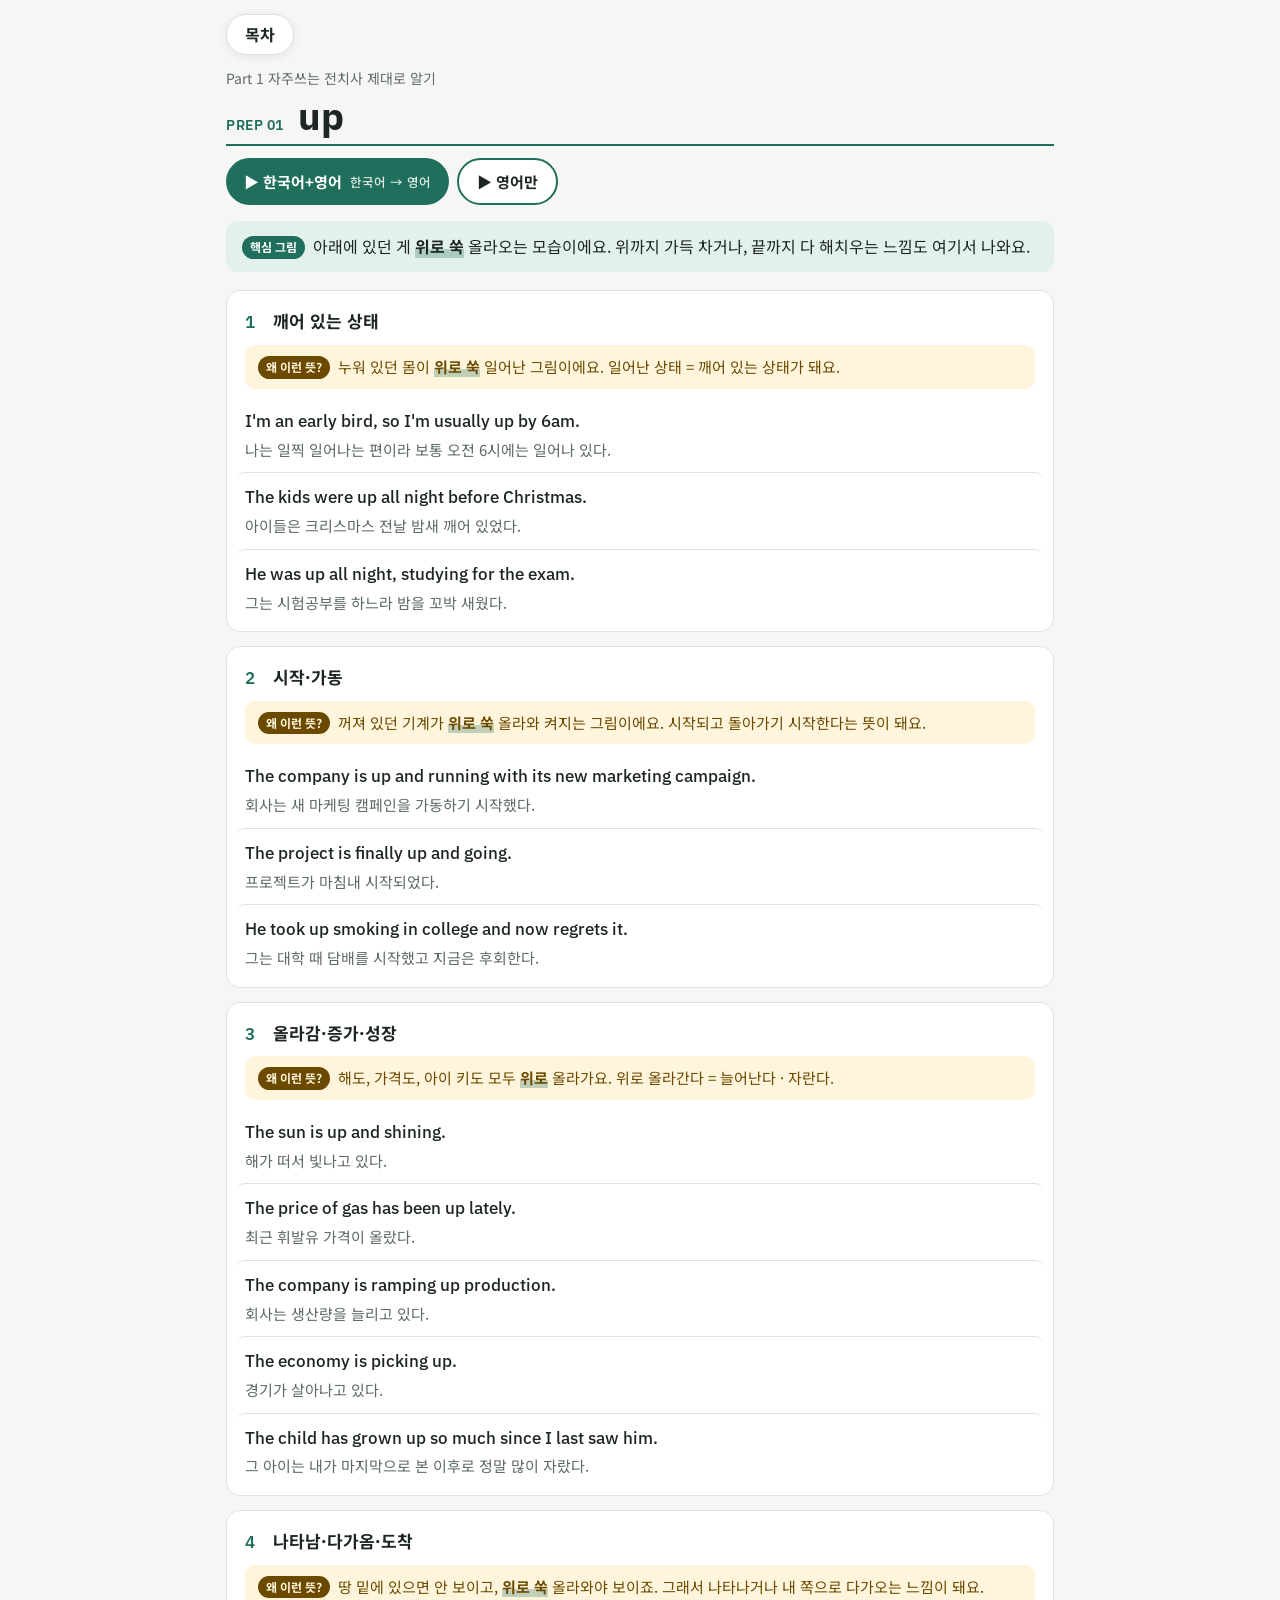
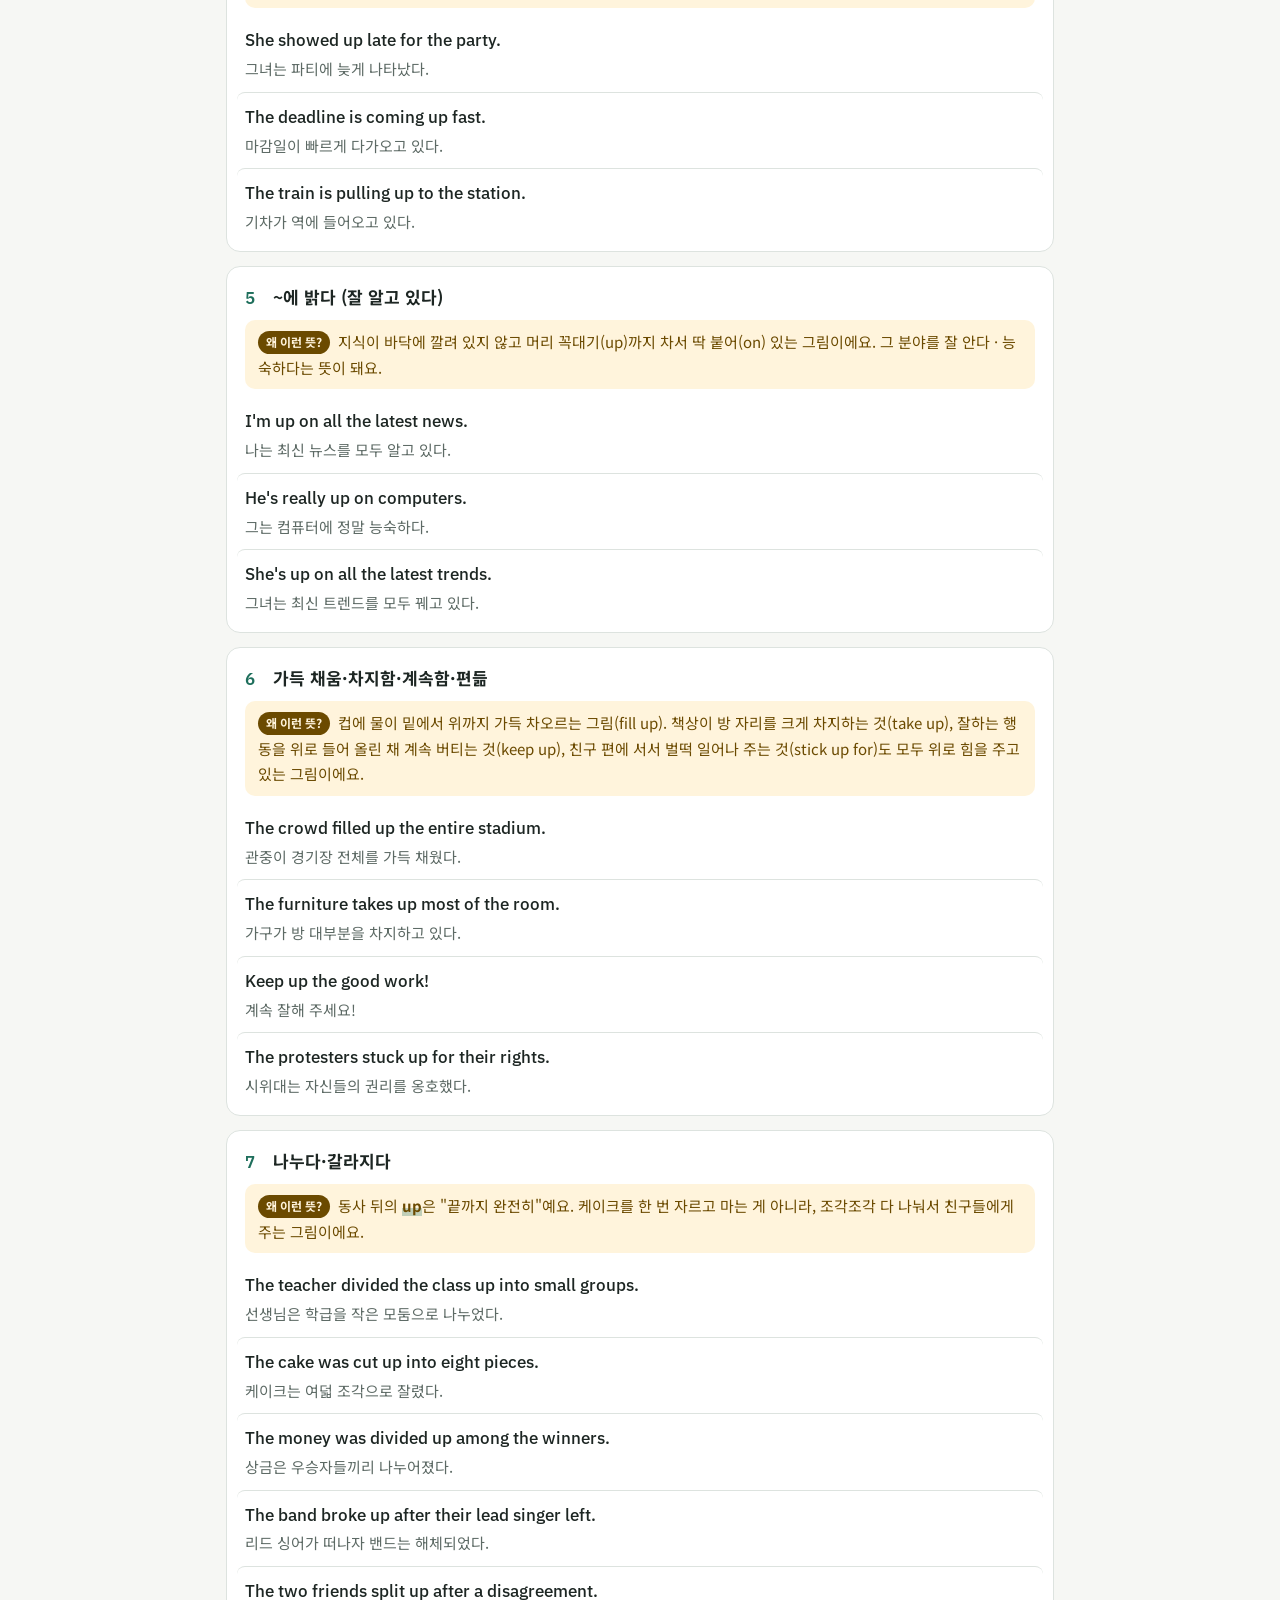
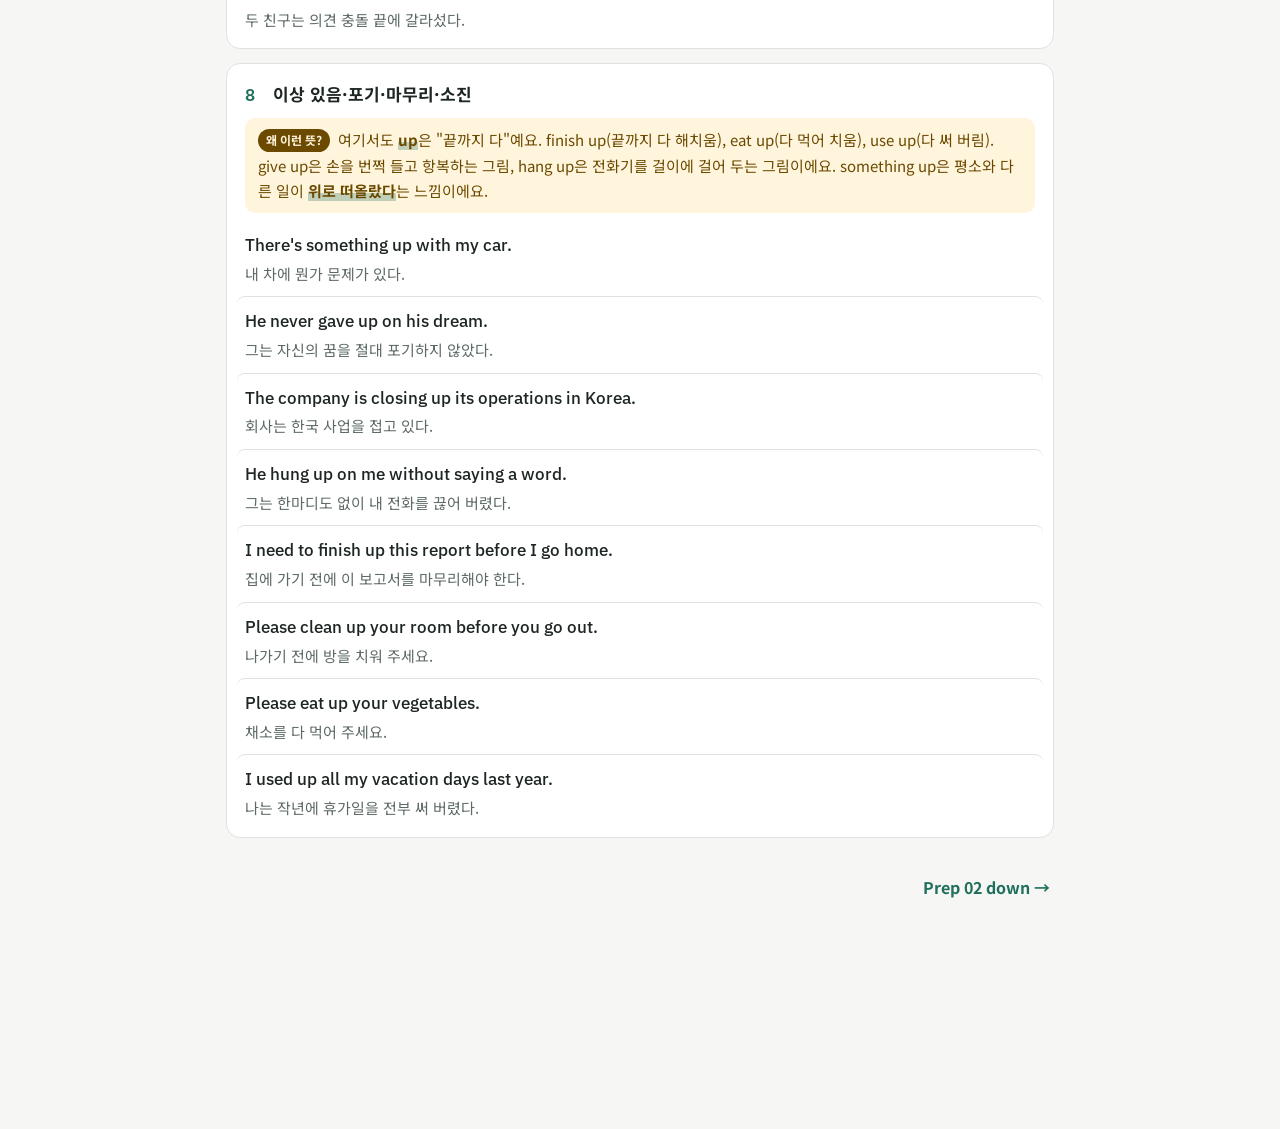
==== index.html @ 436af2f1 "ㅇㅇ" ====
<!DOCTYPE html>
<html lang="ko">
<head>
<meta charset="utf-8">
<meta name="viewport" content="width=device-width, initial-scale=1, viewport-fit=cover">
<meta name="theme-color" content="#1f6f5c">
<link rel="manifest" href="manifest.json">
<link rel="apple-touch-icon" href="icon-192.png">
<title>영어 그림 풀이</title>
<link rel="preconnect" href="https://fonts.googleapis.com">
<link href="https://fonts.googleapis.com/css2?family=IBM+Plex+Sans:wght@400;500;600&family=Noto+Sans+KR:wght@400;500;700&display=swap" rel="stylesheet">
<link rel="stylesheet" href="style.css">
</head>
<body>
<div class="wrap">
  <button id="tocBtn" class="toc-btn" aria-expanded="false" aria-controls="toc">목차</button>
  <main id="content" tabindex="-1"></main>
</div>

<div id="tocBack" class="toc-back" hidden></div>
<nav id="toc" class="toc" aria-label="목차" hidden></nav>

<div id="player" class="player" hidden>
  <div class="p-top">
    <a id="pTitle" class="p-title" href="#">-</a>
    <span id="pCount" class="p-count">0 / 0</span>
  </div>
  <div id="pText" class="p-text">-</div>
  <div class="p-row">
    <div class="p-grp">
      <button id="bPrev" class="icon" aria-label="이전 문장" title="이전 문장">⏮</button>
      <button id="bPlay" class="icon big" aria-label="재생" title="재생 / 일시정지">▶</button>
      <button id="bNext" class="icon" aria-label="다음 문장" title="다음 문장 (마지막이면 다음 페이지)">⏭</button>
    </div>
    <div class="p-grp">
      <button id="bFull" class="chip" title="전체 화면">⛶ 전체 화면</button>
      <button id="bMore" class="chip" aria-expanded="true" title="반복·속도 등 설정">설정 ▾</button>
    </div>
  </div>
  <div id="pMore" class="p-row p-more">
    <div class="p-grp" role="group" aria-label="반복">
      <span class="lab">반복</span>
      <button id="rMinus" class="icon sm" aria-label="반복 횟수 줄이기">−</button>
      <span id="rVal" class="rval">100회</span>
      <button id="rPlus" class="icon sm" aria-label="반복 횟수 늘리기">+</button>
      <button id="rInf" class="chip" aria-pressed="false" title="무한 반복">∞</button>
    </div>
    <div class="p-grp" role="group" aria-label="속도">
      <button class="chip speed" data-rate="0.75" aria-pressed="false">느리게</button>
      <button class="chip speed" data-rate="1" aria-pressed="true">보통</button>
      <button class="chip speed" data-rate="1.3" aria-pressed="false">빠르게</button>
    </div>
    <div class="p-grp">
      <button id="bAuto" class="chip" aria-pressed="true" title="마지막 문장 다음에 다음 페이지로 넘어가요">다음 페이지 자동</button>
      <button id="bLoop" class="chip" aria-pressed="false" title="끝까지 들으면 처음부터 다시">전체 반복</button>
      <button id="bSleep" class="chip" title="누를 때마다 15 · 30 · 60 · 90분 · 끔">⏲ 타이머 끔</button>
      <button id="bRestart" class="chip" title="처음 문장부터">처음부터</button>
      <button id="bClose" class="chip" title="플레이어 닫기">닫기</button>
    </div>
  </div>
</div>

<div id="fs" class="fs" hidden>
  <div class="fs-meta"><span id="fsMeta"></span><span id="fsHint">두 번 탭(클릭)하면 닫혀요</span></div>
  <div class="fs-body">
    <div id="fsEn" class="fs-en"></div>
    <div id="fsKo" class="fs-ko"></div>
  </div>
  <div class="fs-ctrl">
    <button id="fPrev" class="icon" aria-label="이전 문장">⏮</button>
    <button id="fPlay" class="icon big" aria-label="재생">▶</button>
    <button id="fNext" class="icon" aria-label="다음 문장">⏭</button>
  </div>
</div>

<div id="toast" class="toast" role="status" aria-live="polite" hidden></div>

<script src="data.js"></script>
<script src="app.js"></script>
</body>
</html>
---- style.css ----
/* layout idea: sticky index on the left, one calm column of picture-first cards on the right, player docked at the bottom */
:root {
  --bg: #f6f7f4; --card: #ffffff; --ink: #1d2623; --muted: #5d6a65; --line: #dde3df;
  --accent: #1f6f5c; --accent-ink: #ffffff; --accent-soft: #e3f1ec;
  --warm: #fff4dc; --warm-ink: #6b4a00; --play: #fff3a8;
  --font-ko: "Noto Sans KR", "Apple SD Gothic Neo", "Malgun Gothic", sans-serif;
  --font-en: "IBM Plex Sans", "Helvetica Neue", Arial, sans-serif;
  color-scheme: light;
}
@media (prefers-color-scheme: dark) {
  :root:not([data-theme="light"]) {
    --bg: #131a18; --card: #1b2421; --ink: #e8efec; --muted: #9db0a9; --line: #2c3a36;
    --accent: #6fcfb3; --accent-ink: #0d1613; --accent-soft: #1d3a32; --warm: #3a3118; --warm-ink: #f1d58a; --play: #4a4310;
    color-scheme: dark;
  }
}
* { box-sizing: border-box; }
html { scroll-behavior: smooth; scroll-padding-top: 16px; }
body { margin: 0; background: var(--bg); color: var(--ink); font-family: var(--font-ko); line-height: 1.7; font-size: 16px; }
button { font: inherit; color: inherit; cursor: pointer; }
button:focus-visible, a:focus-visible { outline: 3px solid var(--accent); outline-offset: 2px; }

.wrap { max-width: 860px; margin: 0 auto; padding: 14px 16px 220px; }
.toc-btn { position: sticky; top: 10px; z-index: 15; display: inline-block; margin-bottom: 12px; border: 1px solid var(--line); background: var(--card); border-radius: 999px; padding: 6px 18px; font-weight: 700; box-shadow: 0 2px 8px rgba(0,0,0,.08); }
.toc-back { position: fixed; inset: 0; z-index: 40; background: rgba(0,0,0,.35); }
.toc-back[hidden], .toc[hidden] { display: none; }
.toc { position: fixed; left: 0; top: 0; bottom: 0; z-index: 41; width: min(280px, 85vw); overflow-y: auto; display: flex; flex-direction: column; gap: 2px; padding: 16px 12px calc(16px + env(safe-area-inset-bottom)); background: var(--card); border-right: 1px solid var(--line); box-shadow: 6px 0 24px rgba(0,0,0,.18); }
.toc-close { position: sticky; top: -16px; z-index: 2; margin: -16px -12px 10px; padding: 12px 16px; text-align: left; font-weight: 700; border: 0; border-bottom: 1px solid var(--line); background: var(--card); color: var(--ink); }
.toc-close:hover { background: var(--accent-soft); }
.toc .tp { margin: 12px 0 4px; font-weight: 700; font-size: 14px; background: var(--accent-soft); border-radius: 8px; padding: 5px 10px; }
.toc .tp:first-child { margin-top: 0; }
.toc a { color: var(--muted); text-decoration: none; padding: 5px 10px; border-radius: 8px; font-size: 14px; font-family: var(--font-en); display: block; }
.toc a small { display: block; margin-left: 24px; font-family: var(--font-ko); font-size: 12px; opacity: .85; line-height: 1.35; }
.toc a b { display: inline-block; width: 24px; color: var(--accent); font-weight: 600; }
.toc a:hover { background: var(--accent-soft); color: var(--ink); }
.toc a.on { background: var(--accent); color: var(--accent-ink); }
.toc a.on b { color: var(--accent-ink); }
.toc a .dot { display: inline-block; width: 6px; height: 6px; border-radius: 50%; background: var(--accent); margin-left: 6px; vertical-align: middle; }

main { min-width: 0; outline: none; }
.resume { display: flex; flex-wrap: wrap; gap: 8px; align-items: center; background: var(--card); border: 1px solid var(--line); border-radius: 12px; padding: 10px 14px; margin-bottom: 18px; font-size: 15px; }
.resume b { color: var(--accent); }

.ph { display: flex; align-items: baseline; gap: 14px; border-bottom: 2px solid var(--accent); padding-bottom: 6px; margin-bottom: 12px; flex-wrap: wrap; }
.no { font-family: var(--font-en); font-weight: 600; color: var(--accent); font-size: 14px; letter-spacing: .04em; text-transform: uppercase; }
h1 { font-family: var(--font-en); font-size: 38px; line-height: 1.1; margin: 0; }
.partname { color: var(--muted); font-size: 14px; margin: 0 0 4px; }
.subtitle { font-size: 18px; font-weight: 700; margin: 0 0 12px; text-wrap: balance; }

.audiobar { display: flex; flex-wrap: wrap; gap: 8px; margin: 0 0 16px; }
.abtn { display: inline-flex; align-items: center; gap: 8px; background: var(--accent); color: var(--accent-ink); border: 0; border-radius: 999px; padding: 9px 18px; font-weight: 700; font-size: 15px; }
.abtn.alt { background: var(--card); color: var(--ink); border: 2px solid var(--accent); }
.abtn small { font-weight: 500; opacity: .85; }

.tag { display: inline-block; font-size: 12px; font-weight: 700; padding: 1px 8px; border-radius: 999px; margin-right: 8px; background: var(--accent); color: var(--accent-ink); vertical-align: 1px; }
.core { background: var(--accent-soft); border-radius: 12px; padding: 12px 16px; margin: 0 0 18px; }
.grp { background: var(--card); border: 1px solid var(--line); border-radius: 14px; padding: 16px 18px 6px; margin-bottom: 14px; }
h3 { font-size: 17px; margin: 0 0 8px; display: flex; gap: 10px; align-items: baseline; text-wrap: balance; }
.gn { font-family: var(--font-en); color: var(--accent); font-weight: 600; min-width: 18px; }
.why { background: var(--warm); color: var(--warm-ink); border-radius: 10px; padding: 9px 13px; margin: 0 0 8px; font-size: 15px; }
.why .tag { background: var(--warm-ink); color: var(--warm); }
em { font-style: normal; font-weight: 700; background: linear-gradient(transparent 62%, color-mix(in srgb, var(--accent) 28%, transparent) 0); }
.ex { list-style: none; margin: 0; padding: 0; }
.ex li { padding: 10px 8px; margin: 0 -8px; border-top: 1px solid var(--line); display: flex; flex-direction: column; gap: 1px; border-radius: 8px; cursor: pointer; }
.ex li:first-child { border-top: 0; }
.ex li:hover { background: color-mix(in srgb, var(--accent) 8%, transparent); }
.ex li.playing { background: var(--play); border-color: transparent; }
.en { font-family: var(--font-en); font-weight: 500; font-size: 17px; }
.ko { color: var(--muted); font-size: 15px; }
.note { background: var(--card); border: 1px dashed var(--muted); border-radius: 10px; padding: 9px 14px; color: var(--muted); font-size: 14px; }
.pager { display: flex; justify-content: space-between; gap: 12px; margin-top: 28px; }
.pager a { color: var(--accent); text-decoration: none; font-weight: 700; padding: 8px 4px; }

/* player */
.player { position: fixed; left: 0; right: 0; bottom: 0; z-index: 20; background: var(--card); border-top: 2px solid var(--accent); box-shadow: 0 -6px 24px rgba(0,0,0,.12); padding: 10px 16px calc(10px + env(safe-area-inset-bottom)); }
.p-top { display: flex; justify-content: space-between; gap: 12px; align-items: baseline; max-width: 1080px; margin: 0 auto; }
.p-title { color: var(--accent); font-weight: 700; font-size: 14px; text-decoration: none; }
.p-count { color: var(--muted); font-size: 13px; font-variant-numeric: tabular-nums; }
.p-text { max-width: 1080px; margin: 0 auto 6px; font-family: var(--font-en); font-weight: 500; font-size: 16px; white-space: nowrap; overflow: hidden; text-overflow: ellipsis; }
.p-row { max-width: 1080px; margin: 0 auto; display: flex; flex-wrap: wrap; gap: 8px 18px; align-items: center; }
.p-grp { display: flex; gap: 6px; align-items: center; flex-wrap: wrap; }
.player.compact .p-more { display: none; }
.p-row.p-more { margin-top: 8px; }
.lab { font-size: 13px; color: var(--muted); }
.rval { min-width: 44px; text-align: center; font-variant-numeric: tabular-nums; font-weight: 700; }
.icon { width: 40px; height: 40px; border-radius: 50%; border: 1px solid var(--line); background: var(--bg); font-size: 18px; line-height: 1; display: inline-grid; place-items: center; }
.icon.big { width: 52px; height: 52px; background: var(--accent); color: var(--accent-ink); border: 0; font-size: 22px; }
.icon.sm { width: 32px; height: 32px; font-size: 18px; }
.chip { border: 1px solid var(--line); background: var(--bg); border-radius: 999px; padding: 5px 12px; font-size: 14px; }
.chip[aria-pressed="true"] { background: var(--accent); color: var(--accent-ink); border-color: var(--accent); font-weight: 700; }

/* fullscreen reading mode */
.fs { position: fixed; inset: 0; z-index: 50; background: #0f1513; color: #f1f6f4; display: flex; flex-direction: column; padding: calc(16px + env(safe-area-inset-top)) 20px calc(20px + env(safe-area-inset-bottom)); user-select: none; -webkit-user-select: none; }
.fs[hidden] { display: none; }
.fs-meta { display: flex; justify-content: space-between; gap: 12px; color: #9db0a9; font-size: 14px; font-variant-numeric: tabular-nums; }
.fs-body { flex: 1; display: flex; flex-direction: column; justify-content: center; align-items: center; text-align: center; gap: 22px; padding: 12px 4px; }
.fs-en { font-family: var(--font-en); font-weight: 600; font-size: clamp(28px, 6vw, 64px); line-height: 1.25; text-wrap: balance; }
.fs-ko { color: #b6c7c0; font-size: clamp(18px, 3.2vw, 30px); line-height: 1.5; text-wrap: balance; }
.fs-ctrl { display: flex; justify-content: center; gap: 28px; }
.fs .icon { background: #1d2a26; border-color: #2c3a36; color: #f1f6f4; width: 56px; height: 56px; font-size: 22px; }
.fs .icon.big { width: 72px; height: 72px; background: #6fcfb3; color: #0d1613; }

.toast { position: fixed; left: 50%; transform: translateX(-50%); width: max-content; bottom: 170px; z-index: 30; background: #1d2623; color: #fff; padding: 9px 16px; border-radius: 999px; font-size: 14px; display: flex; gap: 12px; align-items: center; max-width: 92vw; }
.toast[hidden] { display: none; }
.toast button { background: transparent; border: 1px solid #ffffff88; color: #fff; border-radius: 999px; padding: 2px 10px; font-size: 13px; }

@media (max-width: 760px) {
  .wrap { padding-bottom: 260px; }
  h1 { font-size: 30px; }
  .p-text { font-size: 15px; }
  .toast { bottom: 250px; }
}
@media (prefers-reduced-motion: reduce) { html { scroll-behavior: auto; } }

.offline { margin-top: 14px; padding: 10px; border-top: 1px solid var(--line); font-size: 13px; color: var(--muted); }
.offline button { margin-top: 6px; }
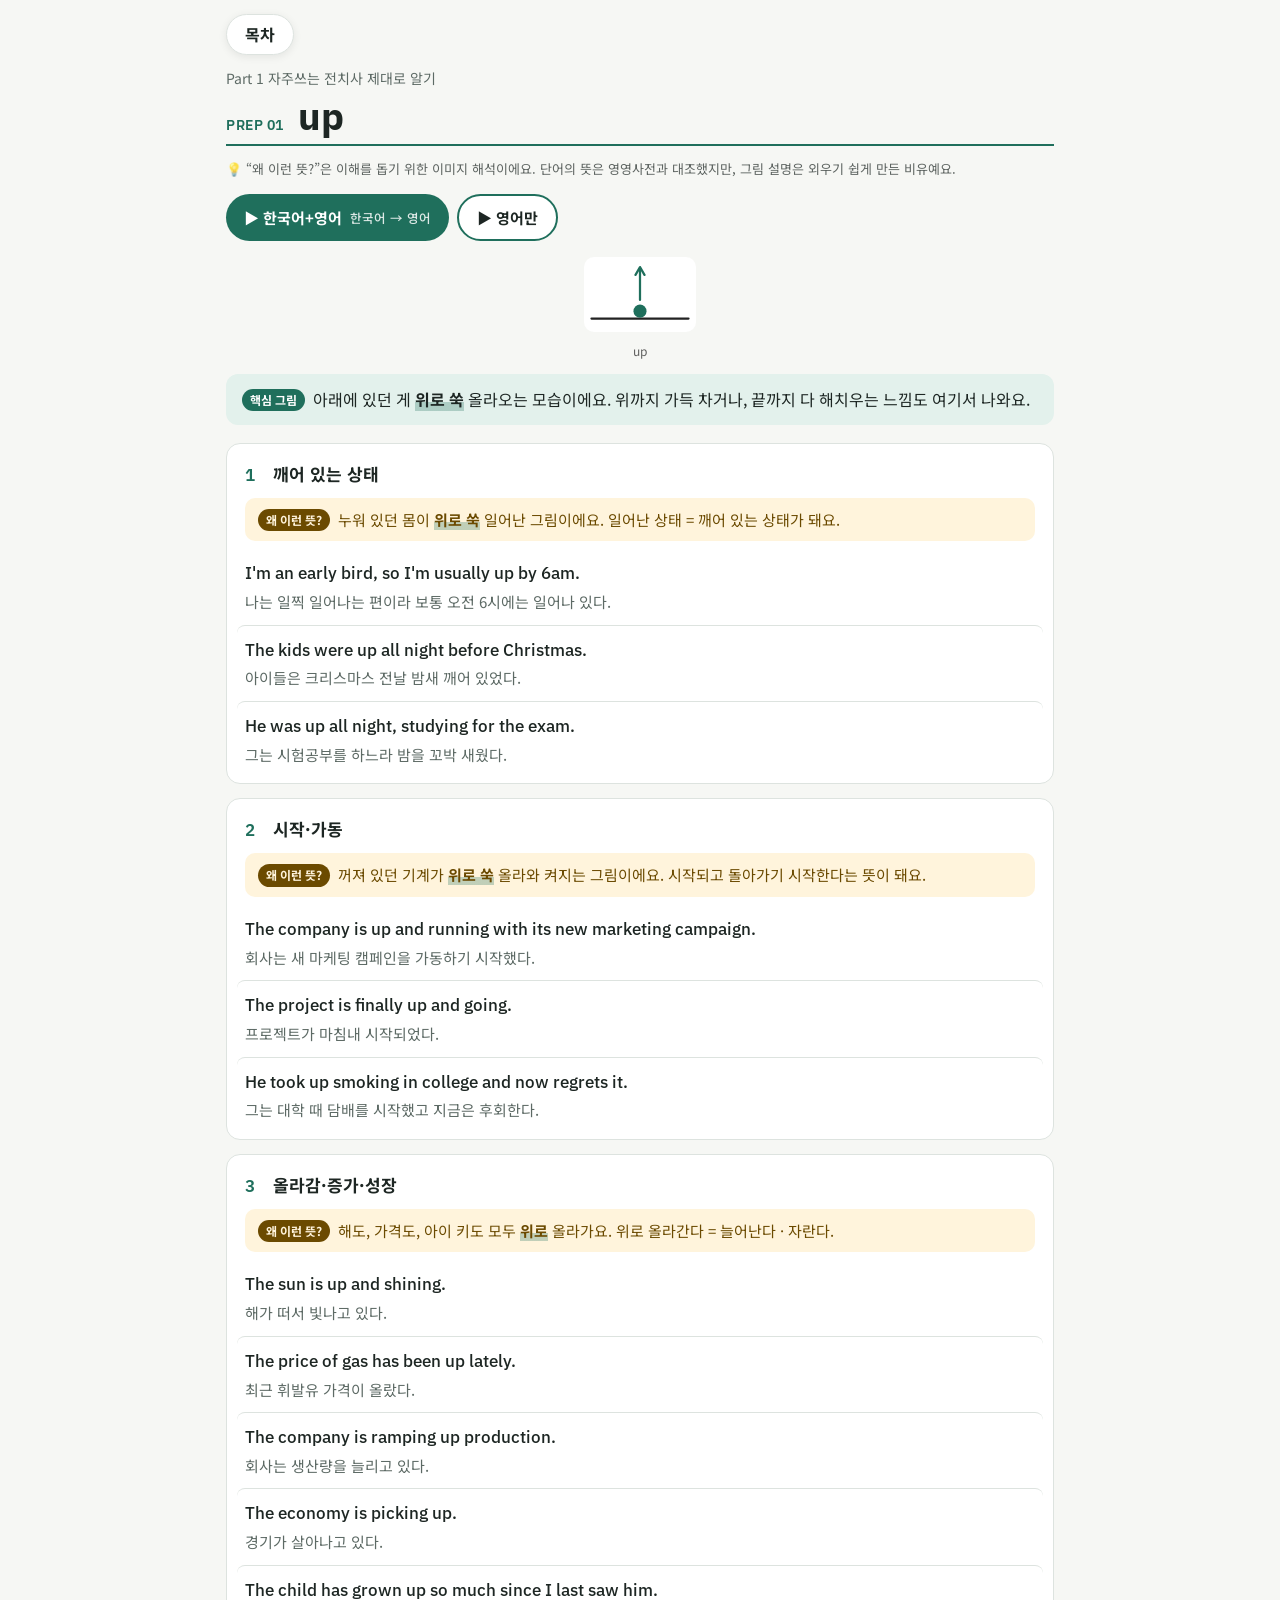
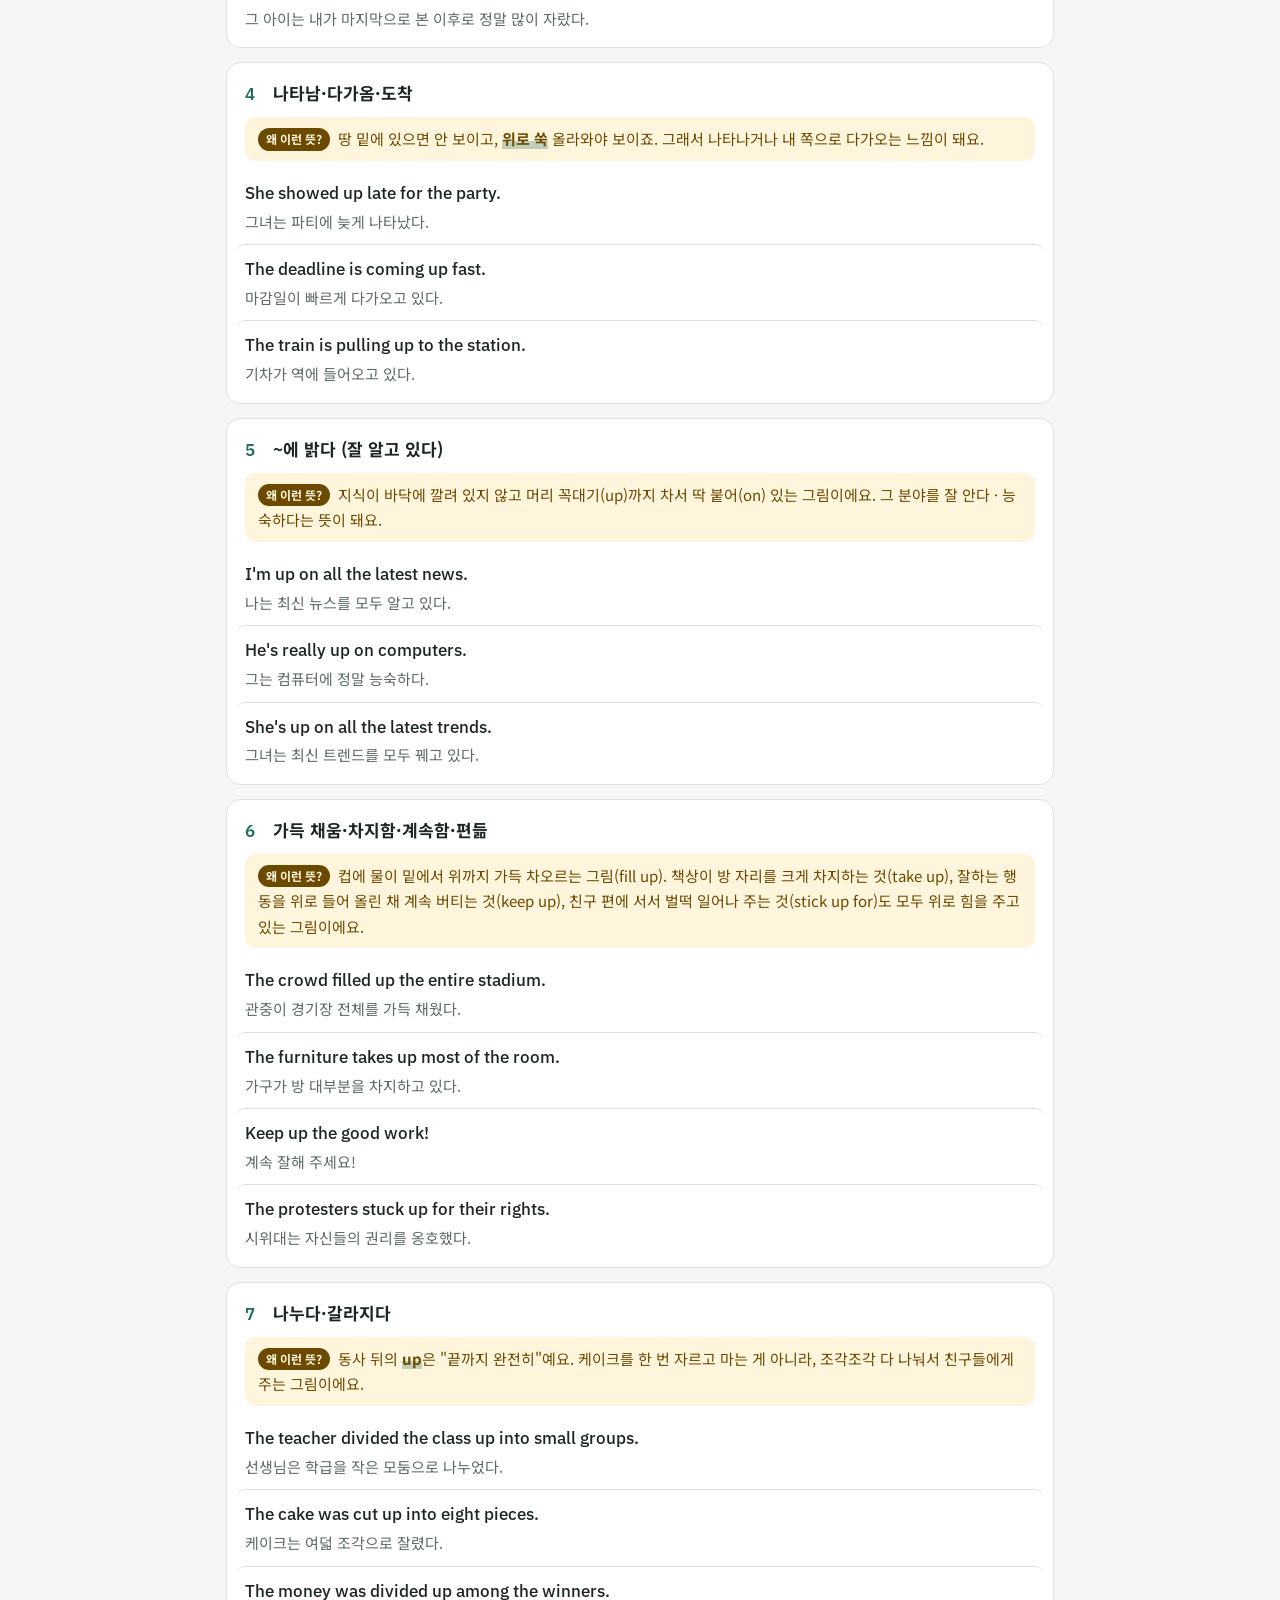
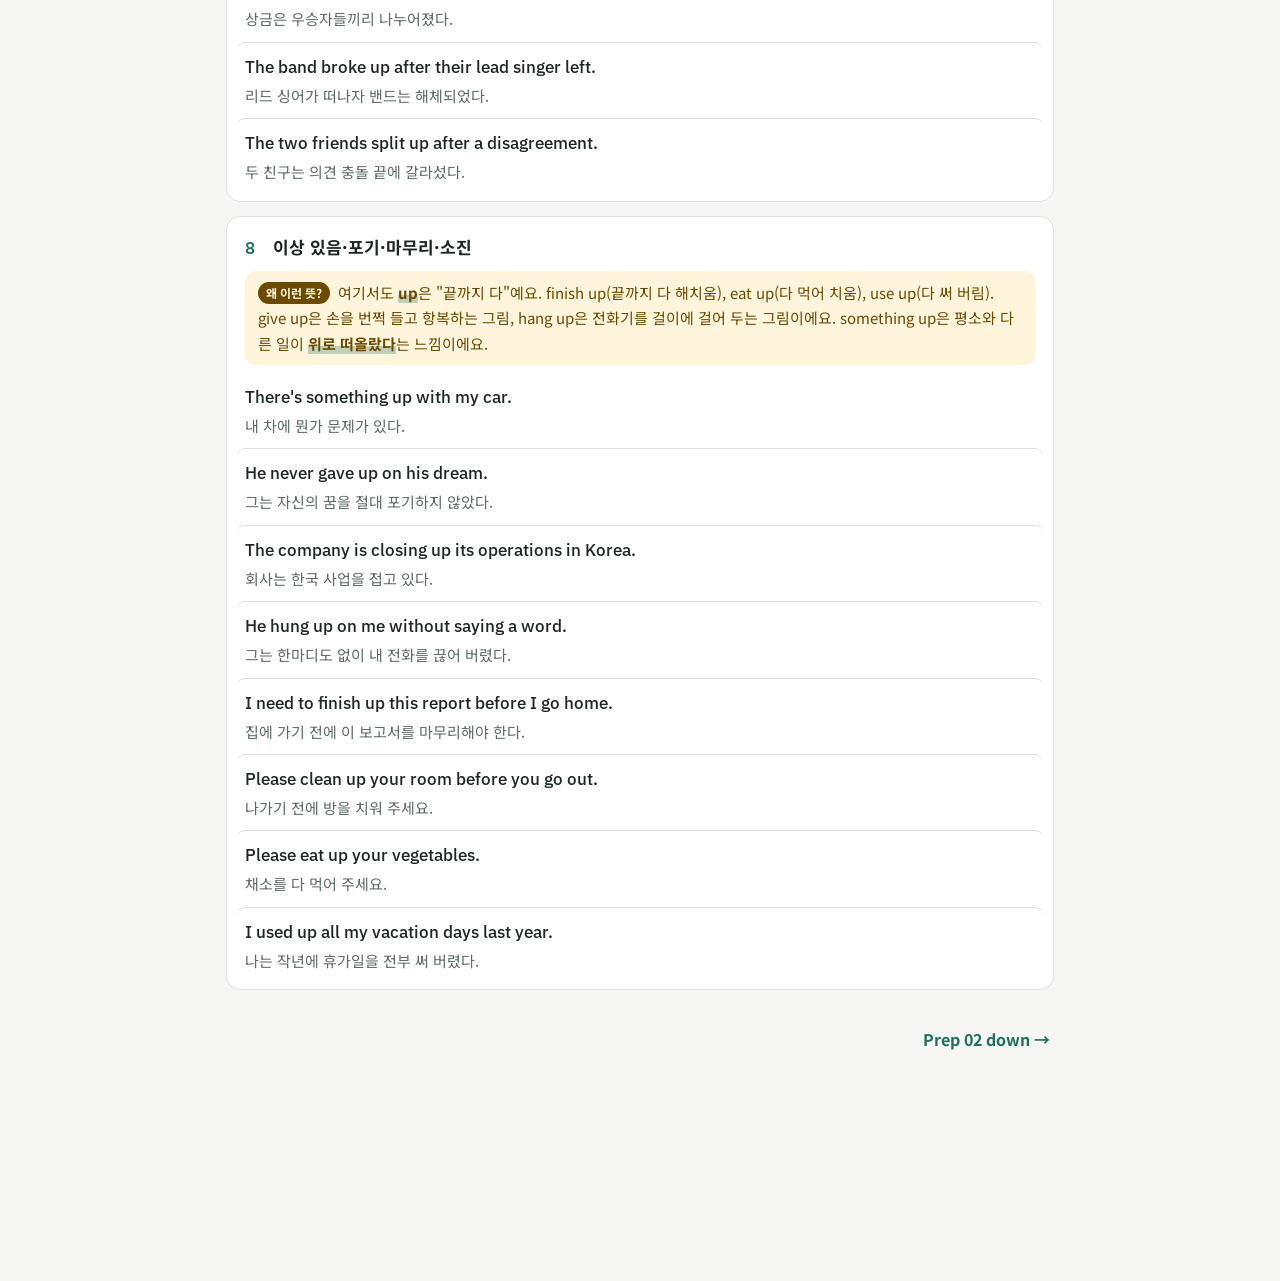
==== commit cf452c26: "ㄹㄹ ㄹㄹ" ====
--- a/index.html
+++ b/index.html
@@ -75,6 +75,7 @@
 
 <div id="toast" class="toast" role="status" aria-live="polite" hidden></div>
 
+<script src="icons.js"></script>
 <script src="data.js"></script>
 <script src="app.js"></script>
 </body>
--- a/style.css
+++ b/style.css
@@ -114,3 +114,7 @@
 
 .offline { margin-top: 14px; padding: 10px; border-top: 1px solid var(--line); font-size: 13px; color: var(--muted); }
 .offline button { margin-top: 6px; }
+
+.disc { font-size: 13px; opacity: .7; margin: 0 0 14px; }
+.ver { font-size: 13px; opacity: .75; margin: -4px 0 10px; padding-left: 10px; border-left: 3px solid var(--accent, #4a8); }
+.icons{display:flex;gap:10px;justify-content:center;margin:4px 0 12px}.ico{margin:0;text-align:center;width:112px;color:var(--text,#222)}.ico svg{width:100%;height:auto;background:var(--card,rgba(127,127,127,.08));border-radius:10px}.ico figcaption{font-size:12px;opacity:.7;margin-top:2px}
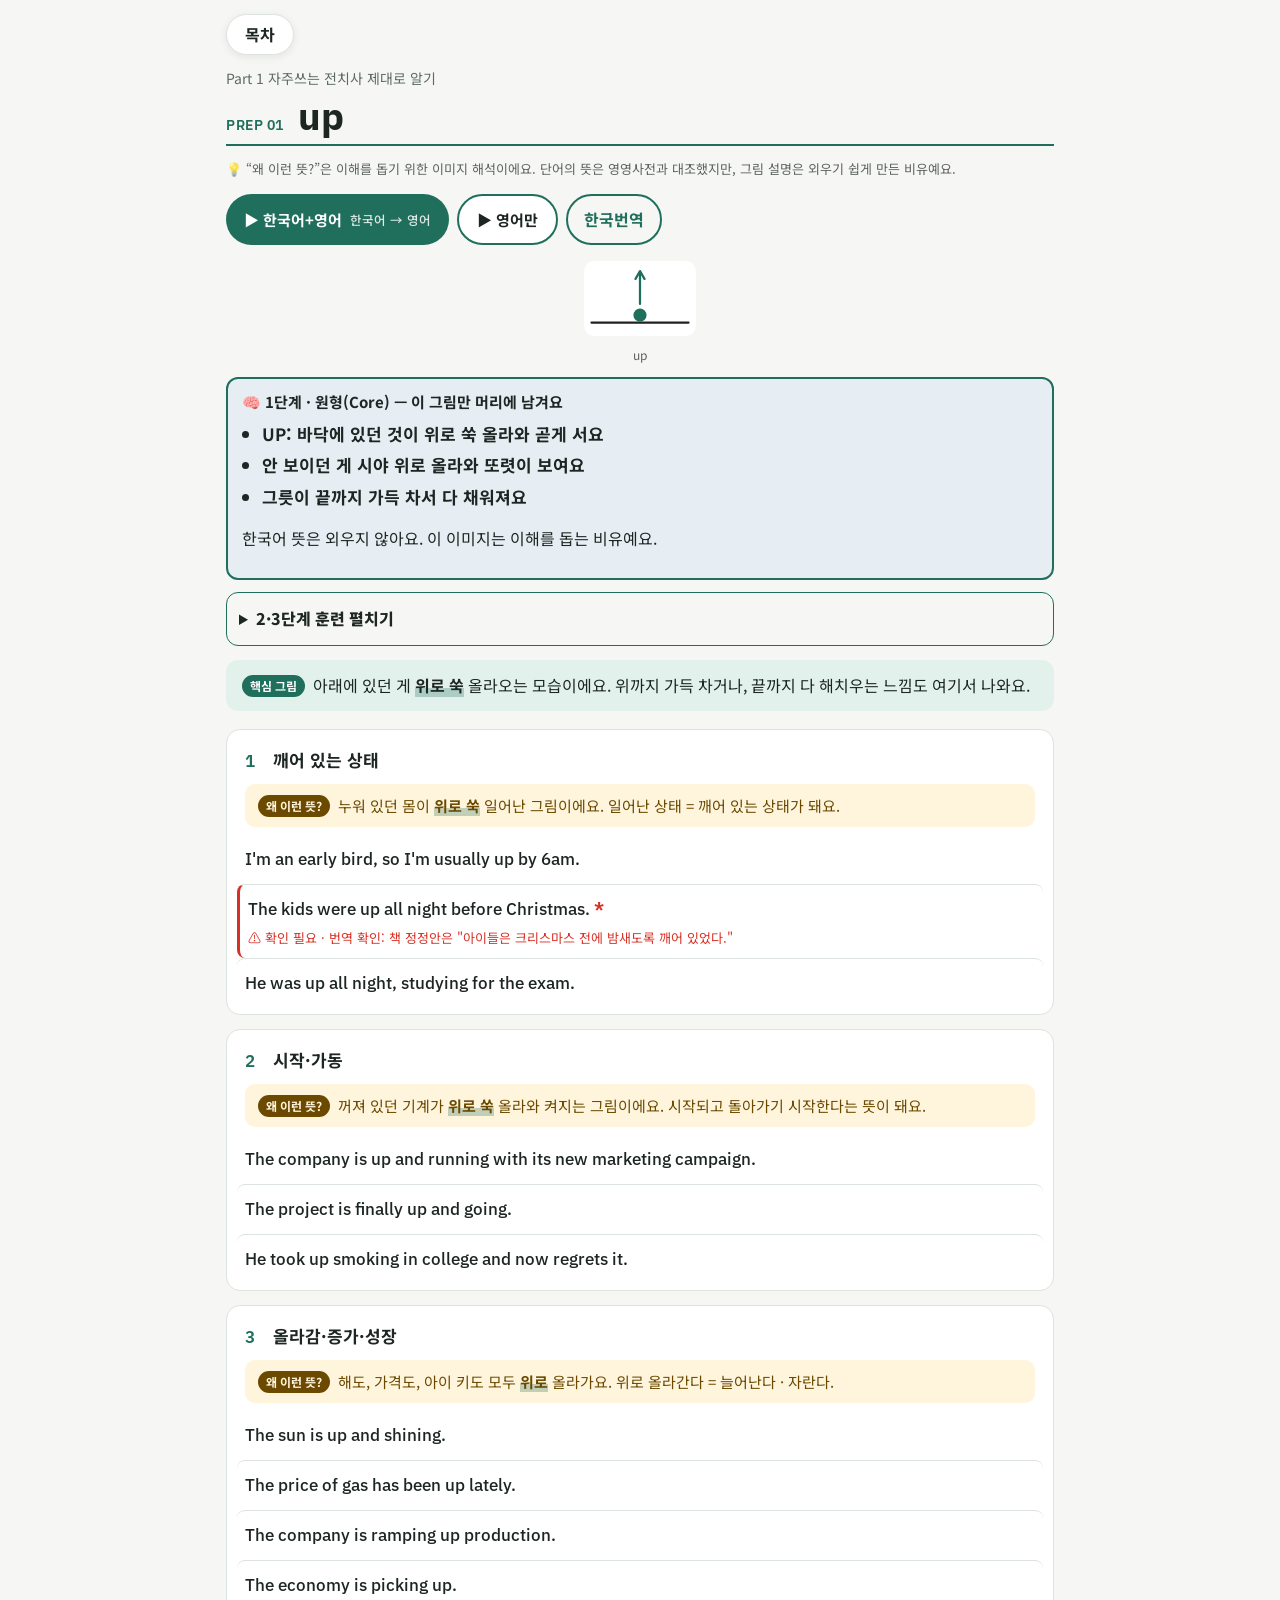
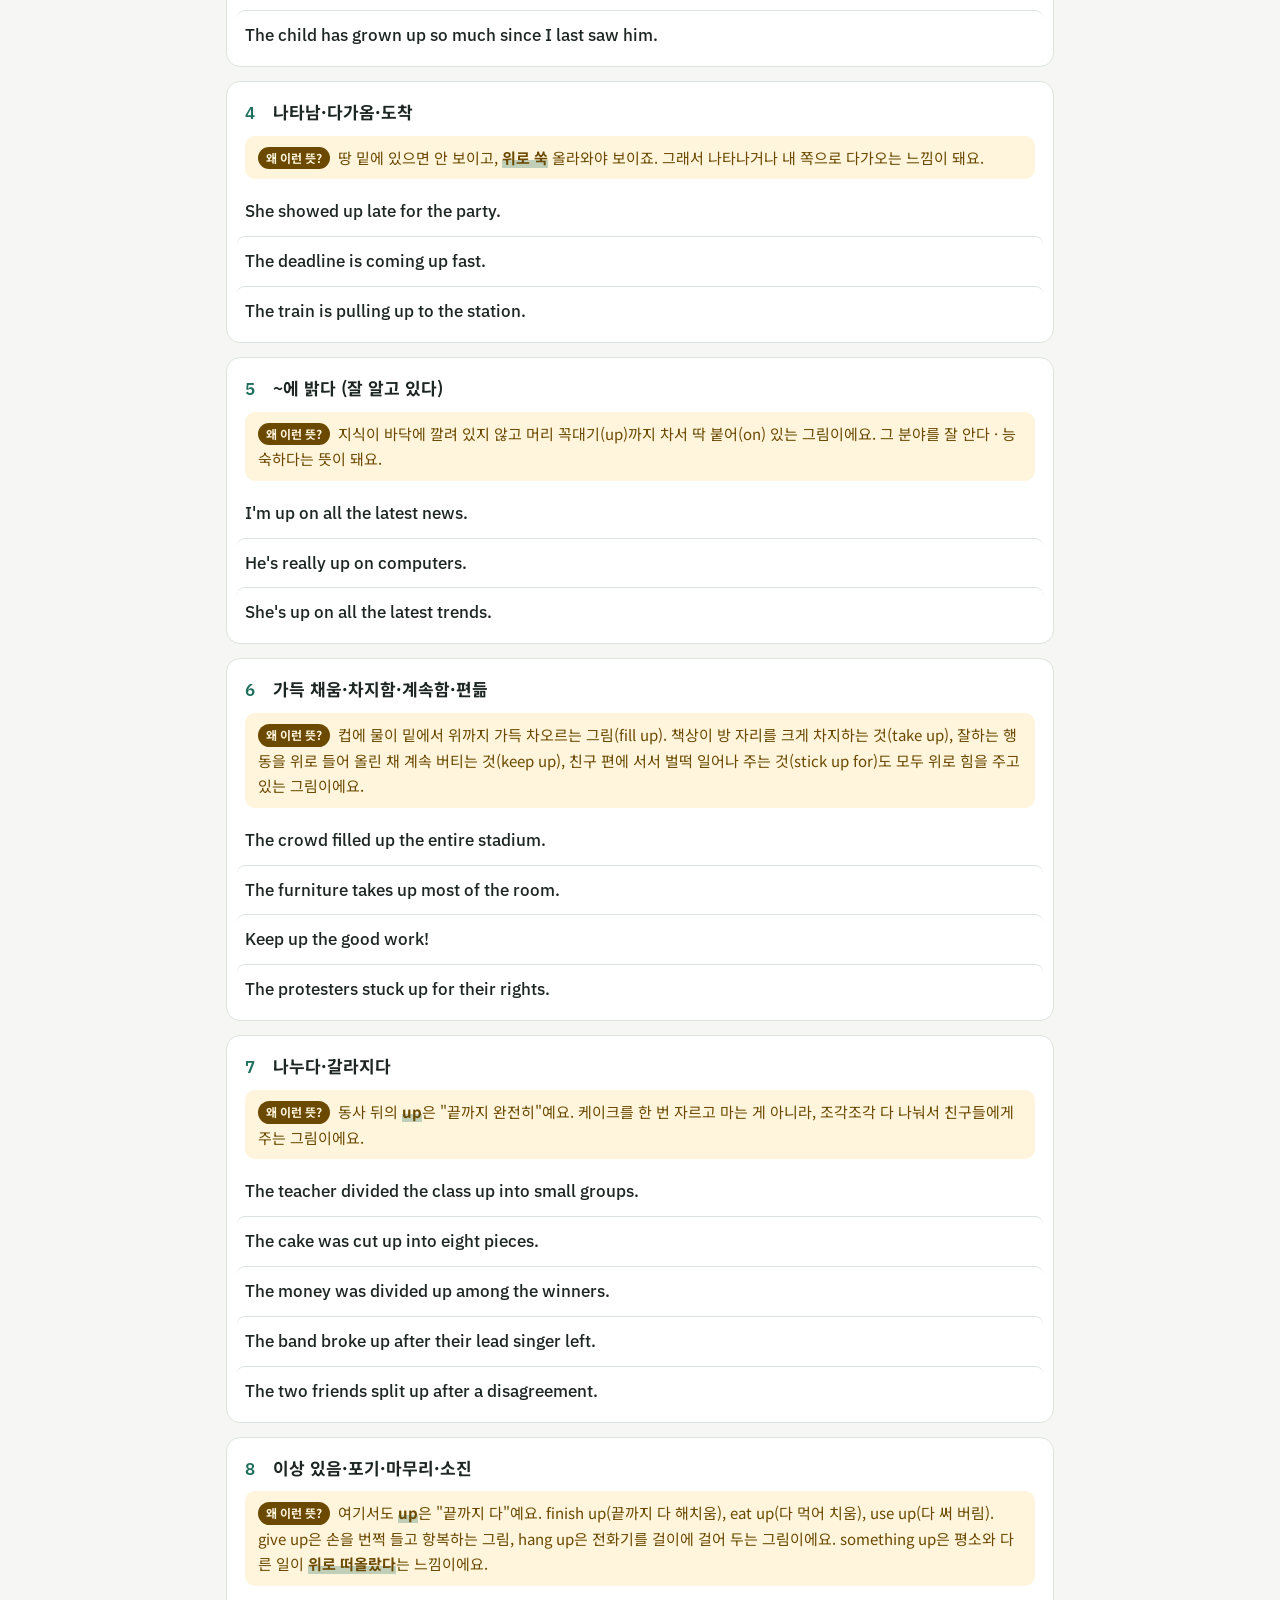
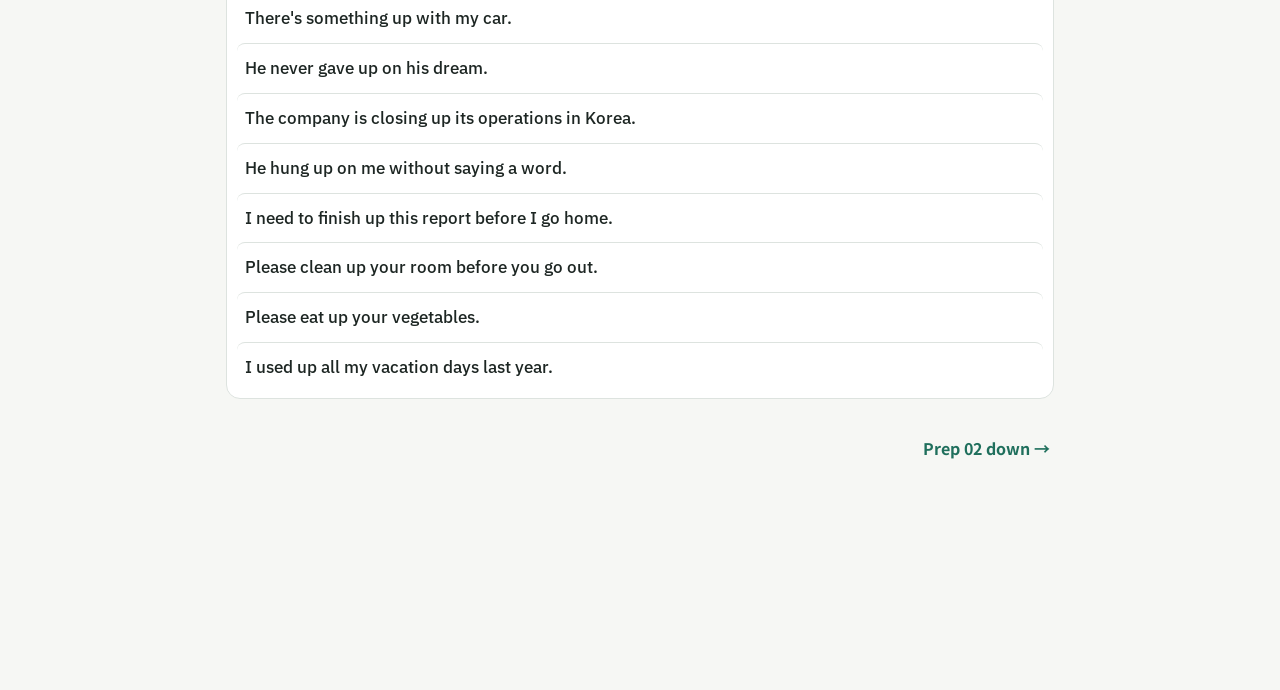
==== commit 9ed52780: "dd dd" ====
--- a/index.html
+++ b/index.html
@@ -76,6 +76,7 @@
 <div id="toast" class="toast" role="status" aria-live="polite" hidden></div>
 
 <script src="icons.js"></script>
+<script src="train.js"></script>
 <script src="data.js"></script>
 <script src="app.js"></script>
 </body>
--- a/style.css
+++ b/style.css
@@ -118,3 +118,17 @@
 .disc { font-size: 13px; opacity: .7; margin: 0 0 14px; }
 .ver { font-size: 13px; opacity: .75; margin: -4px 0 10px; padding-left: 10px; border-left: 3px solid var(--accent, #4a8); }
 .icons{display:flex;gap:10px;justify-content:center;margin:4px 0 12px}.ico{margin:0;text-align:center;width:112px;color:var(--text,#222)}.ico svg{width:100%;height:auto;background:var(--card,rgba(127,127,127,.08));border-radius:10px}.ico figcaption{font-size:12px;opacity:.7;margin-top:2px}
+.star{color:#d93025;font-weight:800}.flag,.gflag{display:block;color:#d93025;font-size:13px;margin-top:4px;line-height:1.45}.gflag{margin:6px 0 8px}li.flagged{border-left:3px solid #d93025}
+
+.hideko .ex .ko{display:none}
+.kotgl{border:2px solid var(--accent,#2a7de1);background:transparent;color:var(--accent,#2a7de1);border-radius:999px;padding:10px 16px;font:inherit;font-weight:700;cursor:pointer}
+.kotgl.on{background:var(--accent,#2a7de1);color:#fff}
+.train{margin:10px 0 14px;border:1.5px solid var(--accent,#2a7de1);border-radius:12px;padding:0 12px}
+.train summary{cursor:pointer;font-weight:800;padding:12px 0}
+.train .tbody h3{font-size:15px;margin:14px 0 6px}
+.train .tg{font-size:13px;opacity:.7;margin:0 0 4px}
+.tcore{margin:0;padding-left:20px}.tcore li{margin:3px 0;line-height:1.5}
+.drill{background:rgba(127,127,127,.08);border-radius:10px;padding:8px 10px;margin:8px 0}
+.drill p{margin:3px 0;line-height:1.5}.den{font-weight:700}.dno{color:#d93025;font-size:14px}.dyes{font-size:14px}
+.contrast{margin:8px 0}.contrast p{margin:2px 0}.contrast b{color:var(--accent,#2a7de1)}.cn{font-size:13px;opacity:.75}
+.corebox{background:rgba(42,125,225,.08);border:2px solid var(--accent,#2a7de1);border-radius:12px;padding:10px 14px;margin:8px 0 12px}.corebox h3{font-size:15px;margin:0 0 6px}.corebox .tcore li{font-size:17px;font-weight:700;margin:6px 0}
